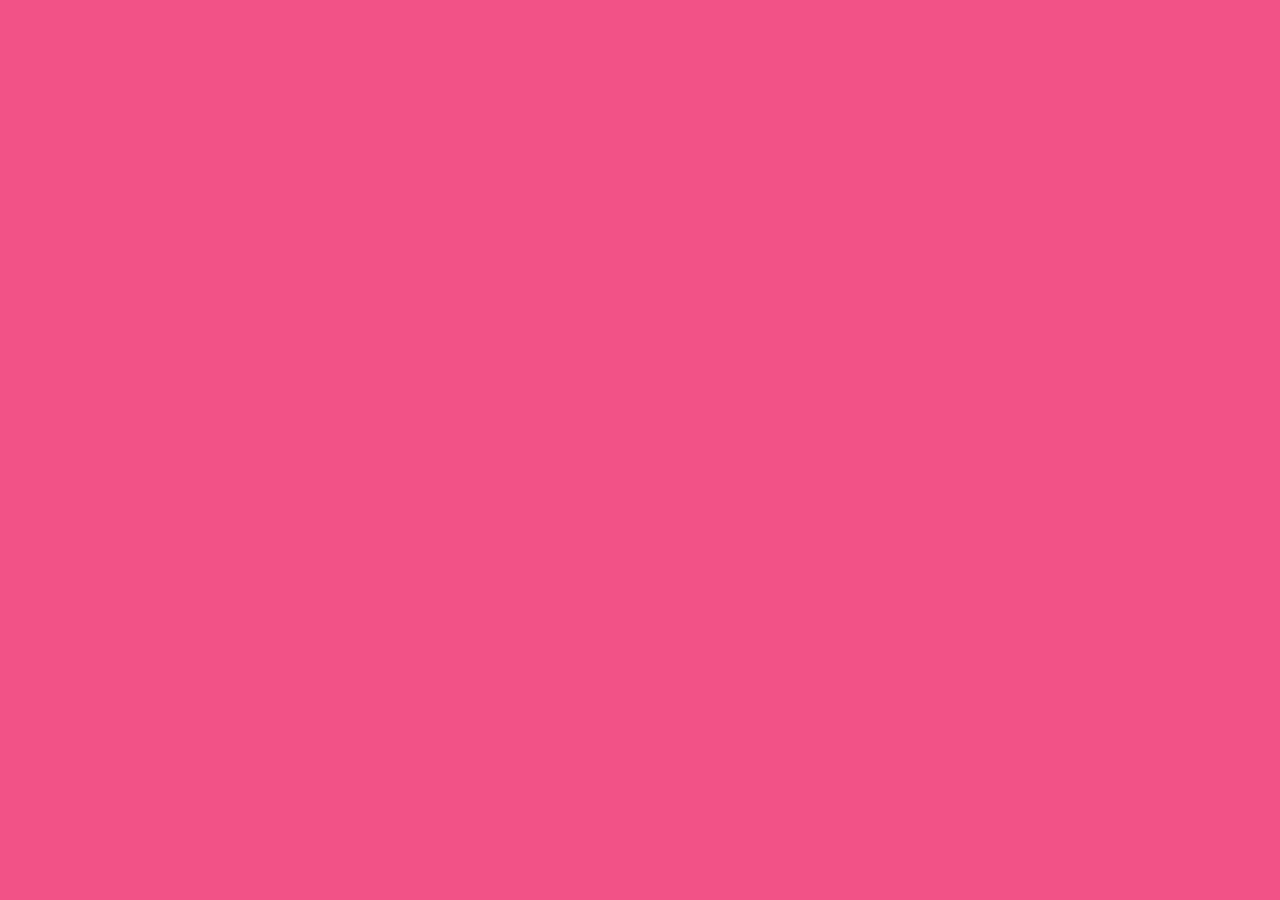
==== index.html @ f72ee848 "base img and background set" ====
<!DOCTYPE html>
<html lang="en">
<head>
    <meta charset="UTF-8">
    <meta http-equiv="X-UA-Compatible" content="IE=edge">
    <meta name="viewport" content="width=device-width, initial-scale=1.0">
    <link rel="stylesheet" href="style.css">
    <title>¡Pochin!</title>
</head>
<body>
    <main>
        
    </main>
</body>
</html>
---- style.css ----
body {
    margin: 0;
    padding: 0;
    background-color: #f25287;
}

main {
    background: url(/content/Pochin-Mirkin.png) no-repeat;
}
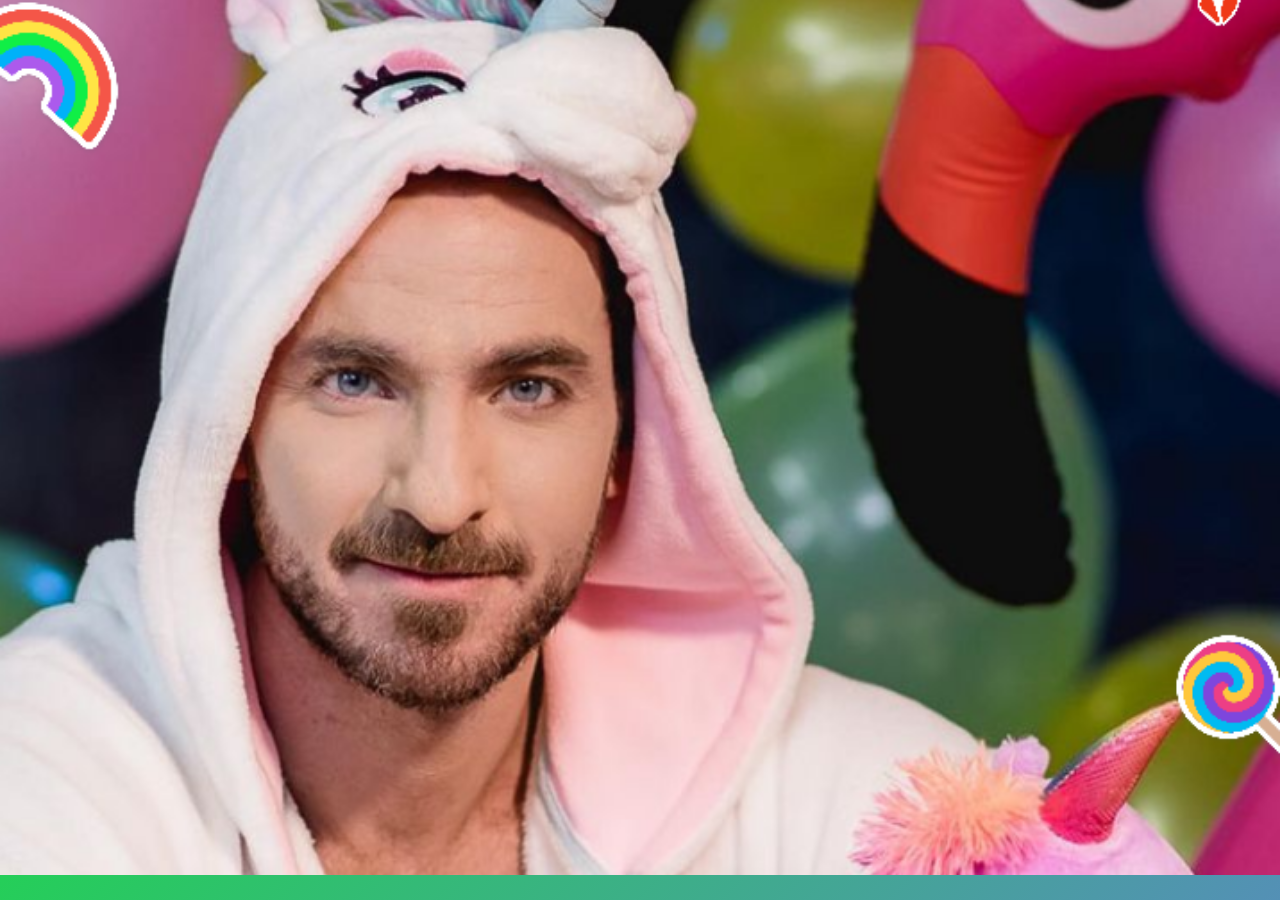
==== commit 47842143: "second draft" ====
--- a/index.html
+++ b/index.html
@@ -1,15 +1,29 @@
 <!DOCTYPE html>
 <html lang="en">
-<head>
-    <meta charset="UTF-8">
-    <meta http-equiv="X-UA-Compatible" content="IE=edge">
-    <meta name="viewport" content="width=device-width, initial-scale=1.0">
-    <link rel="stylesheet" href="style.css">
+  <head>
+    <meta charset="UTF-8" />
+    <meta http-equiv="X-UA-Compatible" content="IE=edge" />
+    <meta name="viewport" content="width=device-width, initial-scale=1.0" />
+    <link rel="stylesheet" href="style.css" />
+    <!-- <link rel="preconnect" href="https://fonts.gstatic.com"> -->
+    <link href="https://fonts.googleapis.com/css2?family=Lobster&display=swap" rel="stylesheet">
     <title>¡Pochin!</title>
-</head>
-<body>
-    <main>
-        
-    </main>
-</body>
-</html>+  </head>
+  <body>
+      <main>
+            <img class="img-blur" src="./content/Pochin-Mirkin.png" alt="Pochin Mirkin"/>
+
+            <div class="action-wrapper">
+              <iframe class="main-video" src="https://www.youtube.com/embed/l8xfK1qdzZI" title="YouTube video player" frameborder="0" allow="accelerometer; autoplay; clipboard-write; encrypted-media; gyroscope; picture-in-picture" allowfullscreen></iframe>  
+              
+              <h2 class="texto-video"> -->Mira mi ultimo video! </h2>
+
+              <a href="https://www.instagram.com/pochinuy/"><img class="instagram" src="./content/insta logo.png" alt=""/></a>
+
+              <p class="seguime" >Seguime en Insta  </p>
+            </div>
+            
+      </main>
+    
+  </body>
+</html>
--- a/style.css
+++ b/style.css
@@ -1,9 +1,235 @@
+* {
+  margin: 0;
+  padding: 0;
+  box-sizing: border-box;
+}
+
 body {
-    margin: 0;
-    padding: 0;
-    background-color: #f25287;
-}
-
-main {
-    background: url(/content/Pochin-Mirkin.png) no-repeat;
-}+  background-color: #f25287;
+  background: linear-gradient(-45deg, #dce6a4, #da467f, #6d6fe7, #05f81a);
+  background-size: 400% 400%;
+  animation: gradient 5s ease infinite;
+  display: block;
+  font-family: "Lobster", cursive;
+}
+
+@keyframes gradient {
+  0% {
+    background-position: 0% 50%;
+  }
+  50% {
+    background-position: 100% 50%;
+  }
+  100% {
+    background-position: 0% 50%;
+  }
+}
+
+.action-wrapper {
+  display: flex;
+  flex-direction: column;
+  align-items: center;
+  margin-top: -25px;
+  height: 100vh;
+}
+
+.main-video {
+  margin: 0px;
+  margin-top: 5px;
+  opacity: 0;
+  width: 230px;
+  height: 165px;
+  margin-bottom: 30px;
+  animation: fadeIn;
+  animation-duration: 1s;
+  animation-delay: 1.8s;
+  animation-fill-mode: forwards;
+  animation-timing-function: ease-in;
+}
+
+.texto-video {
+  box-shadow: 0px 0px 10px 10px #70d9da96;
+  padding: 6px;
+  opacity: 0;
+  font-size: 30px;
+  margin-top: -10px;
+  border: 3px;
+  border-style: solid;
+  border-color: black;
+  border-radius: 14px;
+  background-color: #a733c2;
+  animation: fadeIn;
+  animation-duration: 0.8s;
+  animation-delay: 2.6s;
+  animation-fill-mode: forwards;
+  animation-timing-function: ease-in;
+  color: #ffffff;
+}
+
+.instagram {
+  opacity: 0;
+  margin-top: 10px;
+  height: 80px;
+  width: 80px;
+  animation: fadeIn;
+  animation-duration: 1.3s;
+  animation-delay: 1.7s;
+  animation-fill-mode: forwards;
+  animation-timing-function: ease-in;
+}
+
+.seguime {
+  --shadow-color: #7972d33b;
+  --shadow-color-light: rgba(255, 0, 212, 0.685);
+  opacity: 0;
+  font-size: 1.9rem;
+  color: darkmagenta;
+  animation: fadeIn 1.3s forwards, neon 3s infinite;
+  animation-delay: 1.8s;
+  animation-timing-function: ease-in;
+}
+
+.img-blur {
+  width: 100vw;
+  height: 100vh;
+  object-fit: cover;
+  object-position: 0 13%;
+  position: absolute;
+  z-index: -1;
+  animation: makeBlurred;
+  animation-duration: 1.2s;
+  animation-delay: 1s;
+  animation-fill-mode: forwards;
+  animation-timing-function: ease-in;
+}
+
+@keyframes makeBlurred {
+  0% {
+    filter: blur(0px);
+  }
+  100% {
+    filter: blur(20px);
+    transform: scale(0.9);
+  }
+}
+
+@keyframes fadeIn {
+  0% {
+    transform: translateY(50%);
+    display: hidden;
+  }
+  100% {
+    transform: translateY(10%);
+    opacity: 1;
+    display: inline;
+  }
+}
+@keyframes neon {
+  0% {
+    text-shadow: -1px -1px 1px var(--shadow-color-light),
+      -1px 1px 1px var(--shadow-color-light),
+      1px -1px 1px var(--shadow-color-light),
+      1px 1px 1px var(--shadow-color-light), 0 0 3px var(--shadow-color-light),
+      0 0 10px var(--shadow-color-light), 0 0 20px var(--shadow-color-light),
+      0 0 30px var(--shadow-color), 0 0 40px var(--shadow-color),
+      0 0 50px var(--shadow-color), 0 0 70px var(--shadow-color),
+      0 0 100px var(--shadow-color), 0 0 200px var(--shadow-color);
+  }
+  50% {
+    text-shadow: -1px -1px 1px var(--shadow-color-light),
+      -1px 1px 1px var(--shadow-color-light),
+      1px -1px 1px var(--shadow-color-light),
+      1px 1px 1px var(--shadow-color-light), 0 0 5px var(--shadow-color-light),
+      0 0 15px var(--shadow-color-light), 0 0 25px var(--shadow-color-light),
+      0 0 40px var(--shadow-color), 0 0 50px var(--shadow-color),
+      0 0 60px var(--shadow-color), 0 0 80px var(--shadow-color),
+      0 0 110px var(--shadow-color), 0 0 210px var(--shadow-color);
+  }
+  100% {
+    text-shadow: -1px -1px 1px var(--shadow-color-light),
+      -1px 1px 1px var(--shadow-color-light),
+      1px -1px 1px var(--shadow-color-light),
+      1px 1px 1px var(--shadow-color-light), 0 0 3px var(--shadow-color-light),
+      0 0 10px var(--shadow-color-light), 0 0 20px var(--shadow-color-light),
+      0 0 30px var(--shadow-color), 0 0 40px var(--shadow-color),
+      0 0 50px var(--shadow-color), 0 0 70px var(--shadow-color),
+      0 0 100px var(--shadow-color), 0 0 200px var(--shadow-color);
+  }
+}
+
+@media screen and (min-width: 550px) {
+  .main-video {
+    width: 450px;
+    height: 220px;
+    margin-bottom: 60px;
+  }
+
+  .instagram {
+    width: 10rem;
+    height: 10rem;
+    margin-bottom: 45px;
+  }
+
+  .seguime {
+    font-size: 3rem;
+  }
+}
+
+@media screen and (min-width: 900px) {
+  .img-blur {
+    object-position: 0 12%;
+  }
+
+  .texto-video {
+    margin-top: 0px;
+  }
+
+  .main-video {
+    width: 600px;
+    height: 390px;
+    margin-bottom: 40px;
+  }
+
+  .instagram {
+    width: 12rem;
+    height: 12rem;
+    margin-bottom: -1px;
+  }
+
+  .seguime {
+    font-size: 6rem;
+  }
+}
+
+@media screen and (max-width: 500px) {
+  .main-video {
+    width: 340px;
+    height: 230px;
+    margin-top: 20px;
+    margin-bottom: 40px;
+  }
+
+  .instagram {
+    width: 8rem;
+    height: 8rem;
+    margin-top: 50%;
+  }
+
+  .seguime {
+    font-size: 43px;
+  }
+}
+@media screen and (max-width: 300px) {
+  .main-video {
+    width: 305px;
+    height: 245px;
+  }
+
+  .instagram {
+    margin-top: 10px;
+  }
+
+  .seguime {
+    font-size: 2rem;
+  }
+}
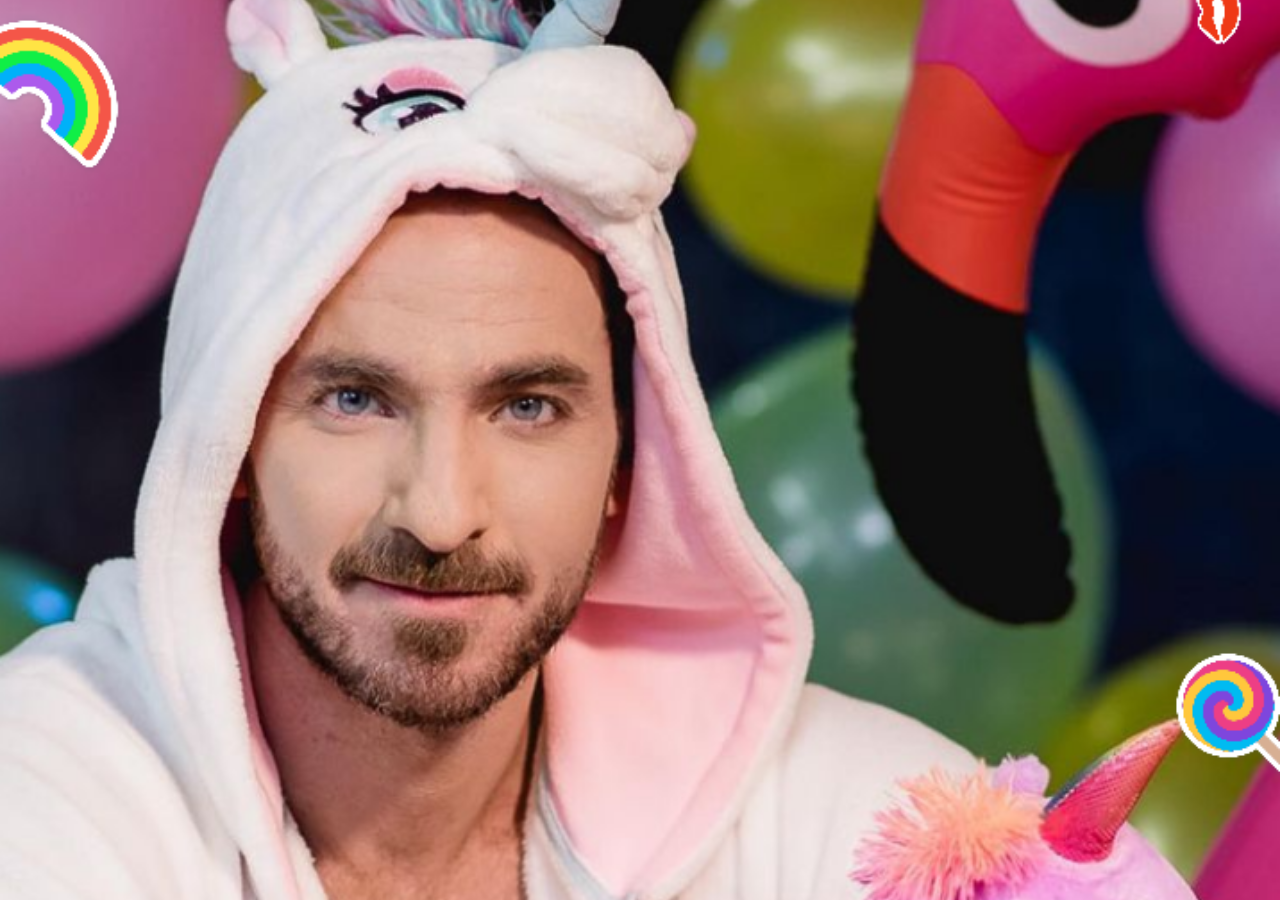
==== commit ca0b25e4: "ortografia en el contenido" ====
--- a/index.html
+++ b/index.html
@@ -4,26 +4,58 @@
     <meta charset="UTF-8" />
     <meta http-equiv="X-UA-Compatible" content="IE=edge" />
     <meta name="viewport" content="width=device-width, initial-scale=1.0" />
-    <link rel="stylesheet" href="style.css" />
-    <!-- <link rel="preconnect" href="https://fonts.gstatic.com"> -->
-    <link href="https://fonts.googleapis.com/css2?family=Lobster&display=swap" rel="stylesheet">
+    <link rel="stylesheet" href="styles/index.css" />
+    <!-- Fonts ->
+      <link rel="preconnect" href="https://fonts.gstatic.com"> -->
+    <link
+      href="https://fonts.googleapis.com/css2?family=Lobster&display=swap"
+      rel="stylesheet"
+    />
+    <link rel="stylesheet" href="https://use.fontawesome.com/releases/v5.15.3/css/all.css" integrity="sha384-SZXxX4whJ79/gErwcOYf+zWLeJdY/qpuqC4cAa9rOGUstPomtqpuNWT9wdPEn2fk" crossorigin="anonymous"/>
     <title>¡Pochin!</title>
   </head>
   <body>
-      <main>
-            <img class="img-blur" src="./content/Pochin-Mirkin.png" alt="Pochin Mirkin"/>
+    <main>
+      <img
+        class="img-blur"
+        src="./content/Pochin-Mirkin.png"
+        alt="Pochin Mirkin"
+      />
 
-            <div class="action-wrapper">
-              <iframe class="main-video" src="https://www.youtube.com/embed/l8xfK1qdzZI" title="YouTube video player" frameborder="0" allow="accelerometer; autoplay; clipboard-write; encrypted-media; gyroscope; picture-in-picture" allowfullscreen></iframe>  
-              
-              <h2 class="texto-video"> -->Mira mi ultimo video! </h2>
-
-              <a href="https://www.instagram.com/pochinuy/"><img class="instagram" src="./content/insta logo.png" alt=""/></a>
-
-              <p class="seguime" >Seguime en Insta  </p>
+      <div class="action-wrapper">
+        <div class="main-video">
+        <iframe
+          src="https://www.youtube.com/embed/l8xfK1qdzZI"
+          title="YouTube video player"
+          frameborder="0"
+          allowfullscreen
+        ></iframe>
+        </div>
+        <h2 class="texto-video">-->Mirá mi último video!</h2>
+        <div class="secondBox">
+          <div class="instagramBox">
+            <a href="https://www.instagram.com/pochinuy/">
+              <img 
+              class="instagram" 
+              src="./content/insta logo.png" 
+              alt="" />
+            </a>
+            <p class="seguime">Seguime en Instagram</p>
+          </div>
+          
+          <div class="confessionbox" >
+            <a 
+            class="confessionlink"
+            href="confesiones.html"> 
+            <div class="icon-wrapper">
+              <i class="fas fa-icons icono"></i>
+          
             </div>
-            
-      </main>
-    
+            </a> 
+            <p class="confessiontext">Dejame tu confesión!</p>
+          </div>
+        </div>
+      </div>
+    </main>
   </body>
 </html>
--- a/styles/index.css
+++ b/styles/index.css
@@ -0,0 +1,243 @@
+* {
+  margin: 0;
+  padding: 0;
+  box-sizing: border-box;
+}
+
+body {
+  background-color: #d259dd;
+  animation: gradient 2.5s ease-in infinite;
+  display: block;
+  font-family: "Lobster", cursive;
+  height: 100vh;
+}
+
+.img-blur {
+  width: 100vw;
+  height: 100vh;
+  object-fit: cover;
+  object-position: 0 13%;
+  position: absolute;
+  z-index: -1;
+  animation: makeBlurred;
+  animation-duration: 1.2s;
+  animation-delay: 0.8s;
+  animation-fill-mode: forwards;
+  animation-timing-function: ease-in;
+}
+
+.action-wrapper {
+  display: flex;
+  flex-direction: column;
+  align-items: center;
+  height: 100vh;
+}
+
+.main-video {
+  height: 30%;
+  max-height: 300px;
+  width: 100%;
+  max-width: 500px;
+  display: flex;
+  opacity: 0;
+  animation: fadeIn;
+  animation-duration: 1s;
+  animation-delay: 1.2s;
+  animation-fill-mode: forwards;
+  animation-timing-function: ease-in;
+}
+
+.main-video iframe {
+  width: 100%;
+}
+
+.texto-video {
+  box-shadow: 0px 0px 10px 10px #4350ff75;
+  padding: 6px;
+  opacity: 0;
+  margin-top: 30px;
+  border: 3px;
+  border-style: solid;
+  border-color: #7274ce;
+  border-radius: 14px;
+  background-color: rgb(62, 216, 219);
+  background: linear-gradient(
+    180deg,
+    rgba(62, 216, 219, 1) 0%,
+    rgba(81, 142, 215, 1) 34%,
+    rgba(164, 81, 215, 1) 100%
+  );
+  animation: fadeIn;
+  animation-duration: 0.8s;
+  animation-delay: 1.2s;
+  animation-fill-mode: forwards;
+  animation-timing-function: ease-in;
+  color: #f7feff;
+}
+.secondBox {
+  display: flex;
+  align-items: flex-start;
+  max-width: 569px;
+  -webkit-user-drag: none;
+}
+
+.instagramBox {
+  text-align: center;
+}
+
+.instagram {
+  opacity: 0;
+  margin-top: 10px;
+  height: 8rem;
+  width: 8rem;
+  animation: fadeIn;
+  animation-duration: 1.1s;
+  animation-delay: 1.5s;
+  animation-fill-mode: forwards;
+  animation-timing-function: ease-in;
+}
+
+.seguime {
+  --shadow-color: #7972d33b;
+  --shadow-color-light: rgba(255, 0, 212, 0.685);
+  opacity: 0;
+  font-size: 1.9rem;
+  color: rgb(255 254 254);
+  animation: fadeIn 1.3s forwards, neon 6s infinite;
+  animation-delay: 1.5s;
+  animation-timing-function: ease-in;
+}
+
+.confessionbox {
+  margin-left: 10px;
+  margin-right: 20px;
+  text-align: -webkit-center;
+}
+
+.icon-wrapper {
+  margin-top: 10px;
+  height: 8rem;
+  width: 8rem;
+  background: linear-gradient(
+    124deg,
+    rgba(158, 58, 180, 1) 0%,
+    rgb(48, 189, 182) 50%,
+    rgba(252, 72, 69, 1) 100%
+  );
+  opacity: 0;
+  border-radius: 30px;
+  animation: fadeIn;
+  animation-duration: 1.1s;
+  animation-delay: 1.5s;
+  animation-fill-mode: forwards;
+  animation-timing-function: ease-in;
+}
+
+.confessiontext {
+  --shadow-color: #7972d33b;
+  --shadow-color-light: rgba(255, 0, 212, 0.685);
+  opacity: 0;
+  font-size: 1.9rem;
+  margin-top: 5px;
+  color: rgb(234 233 255);
+  animation: fadeIn 1.3s forwards, neon2 6s infinite;
+  animation-delay: 1.5s;
+  animation-timing-function: ease-in;
+}
+
+.icono {
+  font-size: 6rem;
+  margin-top: 1rem;
+  color: snow;
+}
+
+@keyframes makeBlurred {
+  0% {
+    filter: blur(0px);
+  }
+  100% {
+    filter: blur(20px);
+    transform: scale(0.9);
+  }
+}
+
+@keyframes fadeIn {
+  0% {
+    transform: translateY(50%);
+    display: hidden;
+  }
+  100% {
+    transform: translateY(10%);
+    opacity: 1;
+    display: inline;
+  }
+}
+@keyframes neon {
+  20% {
+    text-shadow: 2px 2px 20px rgb(255, 0, 0);
+  }
+  50% {
+    text-shadow: 2px 2px 10px rgb(153, 0, 0);
+  }
+  80% {
+    text-shadow: 2px 2px 1px rgb(27, 0, 16);
+  }
+}
+
+@keyframes neon2 {
+  20% {
+    text-shadow: 0px 0px 20px rgb(17, 183, 171);
+  }
+  50% {
+    text-shadow: 2px 2px 10px rgb(61, 0, 64);
+  }
+  80% {
+    text-shadow: 2px 2px 1px rgb(0, 0, 0);
+  }
+}
+
+@keyframes gradient {
+  20% {
+    background: #b410b9;
+  }
+  40% {
+    background: #dd6996;
+  }
+  60% {
+    background: #ec63b8;
+  }
+  80% {
+    background: #cf44b8;
+  }
+}
+
+@media screen and (min-width: 400px) {
+  .instagram {
+    height: 11rem;
+    width: 11rem;
+  }
+  .seguime {
+    font-size: 2.8rem;
+  }
+
+  .confessiontext {
+    font-size: 2.8rem;
+  }
+  .icon-wrapper {
+    height: 11rem;
+    width: 11rem;
+  }
+  .icono {
+    font-size: 8.6rem;
+  }
+}
+
+@media screen and (min-width: 700px) {
+
+  .seguime {
+    font-size: 3rem;
+  }
+  .confessiontext {
+    font-size: 3rem;
+  }
+}
